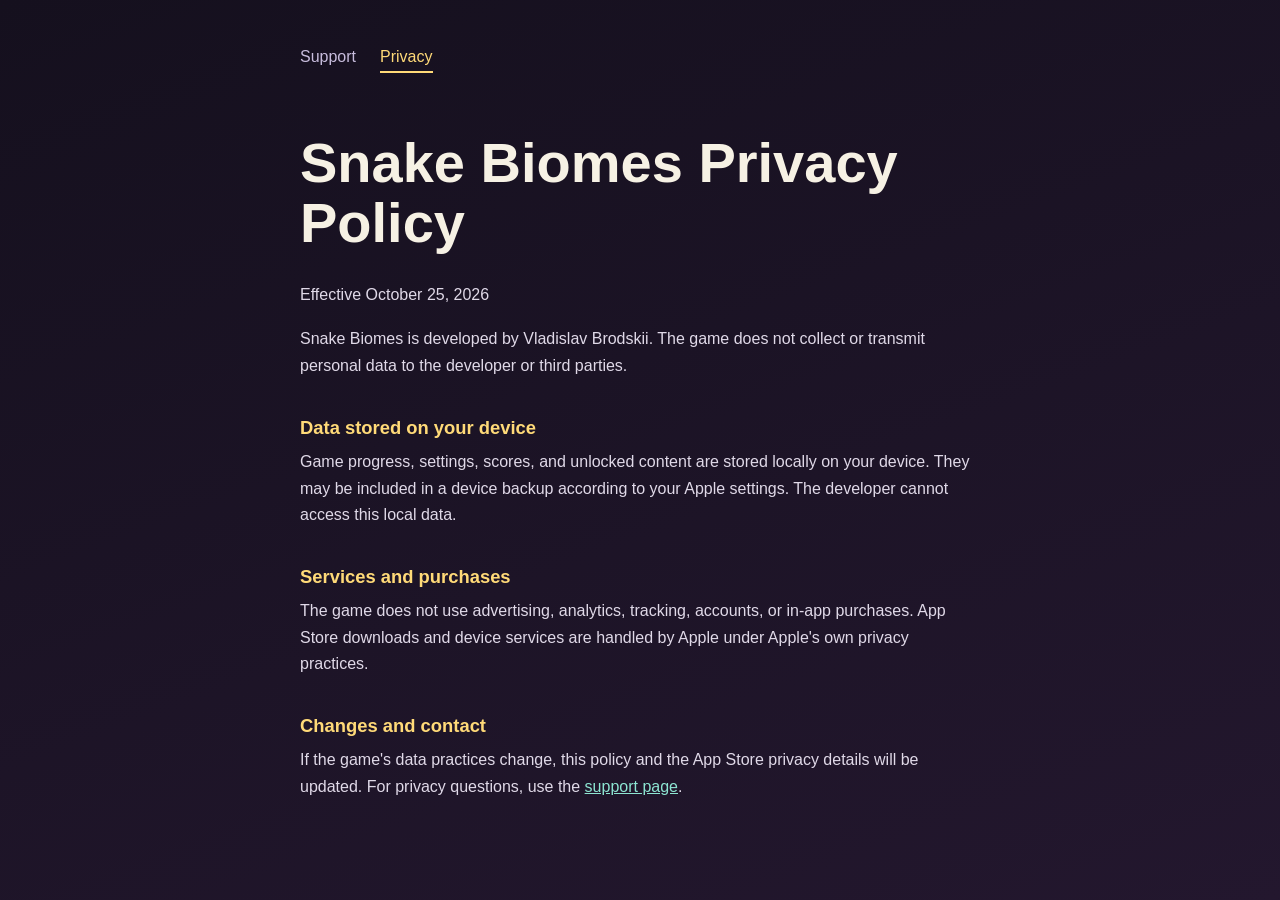
==== privacy.html @ 5f1f6be0 "Add Snake Biomes support and privacy pages" ====
<!doctype html>
<html lang="en">
<head>
  <meta charset="utf-8">
  <meta name="viewport" content="width=device-width, initial-scale=1">
  <meta name="color-scheme" content="dark">
  <title>Snake Biomes Privacy Policy</title>
  <link rel="stylesheet" href="style.css">
</head>
<body>
  <main>
    <nav aria-label="Pages"><a href="./">Support</a><a aria-current="page" href="privacy.html">Privacy</a></nav>
    <h1>Snake Biomes Privacy Policy</h1>
    <p>Effective October 25, 2026</p>
    <p>Snake Biomes is developed by Vladislav Brodskii. The game does not collect or transmit personal data to the developer or third parties.</p>
    <h2>Data stored on your device</h2>
    <p>Game progress, settings, scores, and unlocked content are stored locally on your device. They may be included in a device backup according to your Apple settings. The developer cannot access this local data.</p>
    <h2>Services and purchases</h2>
    <p>The game does not use advertising, analytics, tracking, accounts, or in-app purchases. App Store downloads and device services are handled by Apple under Apple's own privacy practices.</p>
    <h2>Changes and contact</h2>
    <p>If the game's data practices change, this policy and the App Store privacy details will be updated. For privacy questions, use the <a href="./">support page</a>.</p>
  </main>
</body>
</html>
---- style.css ----
:root { color-scheme: dark; font-family: -apple-system, BlinkMacSystemFont, "Segoe UI", sans-serif; background: #15101e; color: #f6f1e4; }
* { box-sizing: border-box; }
body { margin: 0; min-height: 100vh; background: linear-gradient(160deg, #15101e, #23172e); }
main { width: min(100% - 40px, 680px); margin: 0 auto; padding: 48px 0 72px; }
nav { display: flex; gap: 24px; margin-bottom: 60px; }
nav a { color: #c8bddd; text-decoration: none; }
nav a[aria-current="page"] { color: #ffda78; border-bottom: 2px solid #ffda78; padding-bottom: 5px; }
h1 { font-size: clamp(2rem, 8vw, 3.5rem); line-height: 1.08; margin: 0 0 28px; }
h2 { color: #ffda78; font-size: 1.15rem; margin: 38px 0 10px; }
p { color: #e0d9e8; line-height: 1.65; font-size: 1rem; margin: 0 0 18px; }
a { color: #8de5d2; }
.button { display: inline-block; background: #a7db69; color: #172112; text-decoration: none; font-weight: 700; padding: 14px 20px; border-radius: 8px; }
.button:hover, .button:focus-visible { background: #c5f188; }
footer { margin-top: 64px; border-top: 1px solid #4b4055; padding-top: 20px; }
@media (max-width: 420px) { main { padding-top: 28px; } nav { margin-bottom: 48px; } }
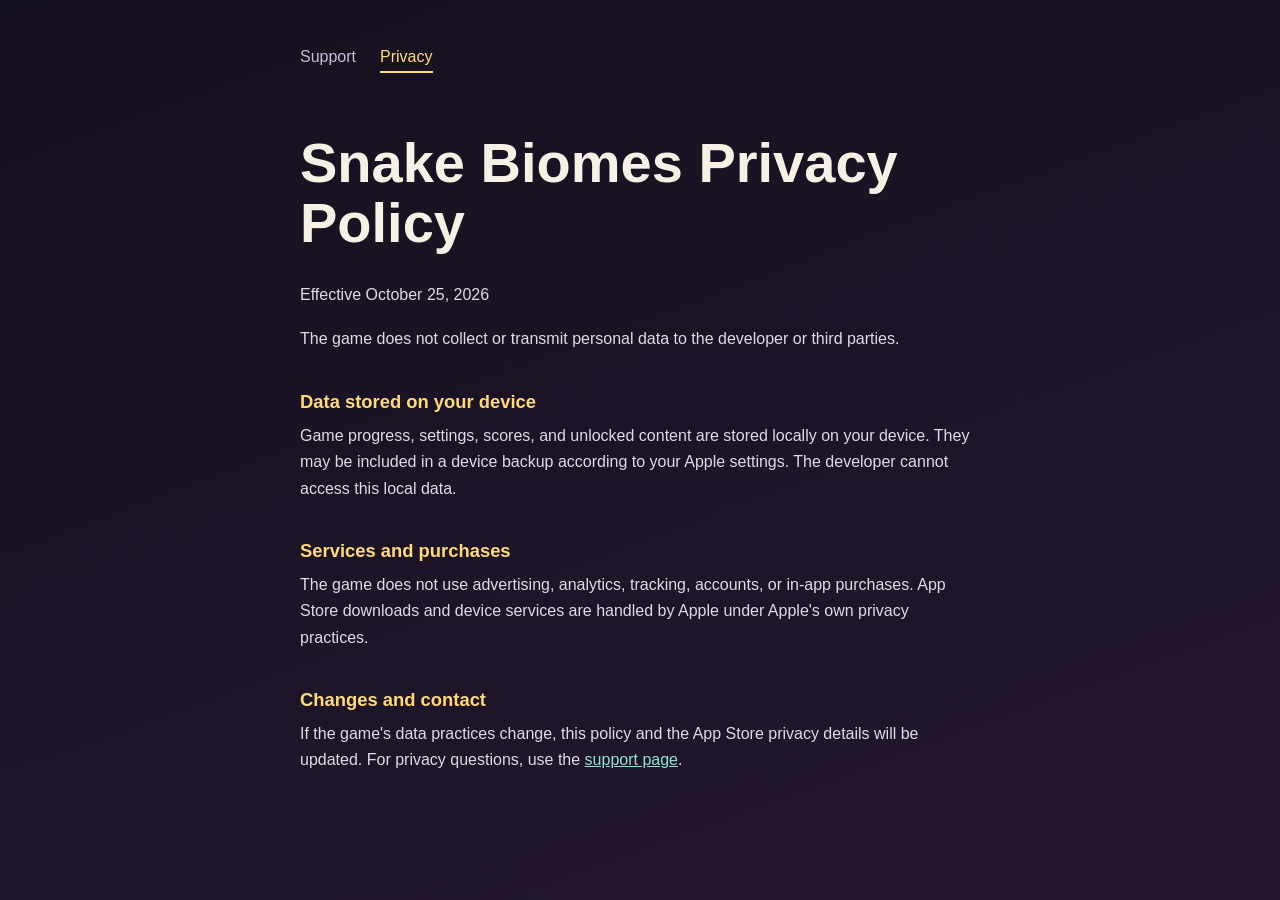
==== commit 6ce28990: "Remove developer attribution from privacy page" ====
--- a/privacy.html
+++ b/privacy.html
@@ -12,7 +12,7 @@
     <nav aria-label="Pages"><a href="./">Support</a><a aria-current="page" href="privacy.html">Privacy</a></nav>
     <h1>Snake Biomes Privacy Policy</h1>
     <p>Effective October 25, 2026</p>
-    <p>Snake Biomes is developed by Vladislav Brodskii. The game does not collect or transmit personal data to the developer or third parties.</p>
+    <p>The game does not collect or transmit personal data to the developer or third parties.</p>
     <h2>Data stored on your device</h2>
     <p>Game progress, settings, scores, and unlocked content are stored locally on your device. They may be included in a device backup according to your Apple settings. The developer cannot access this local data.</p>
     <h2>Services and purchases</h2>
